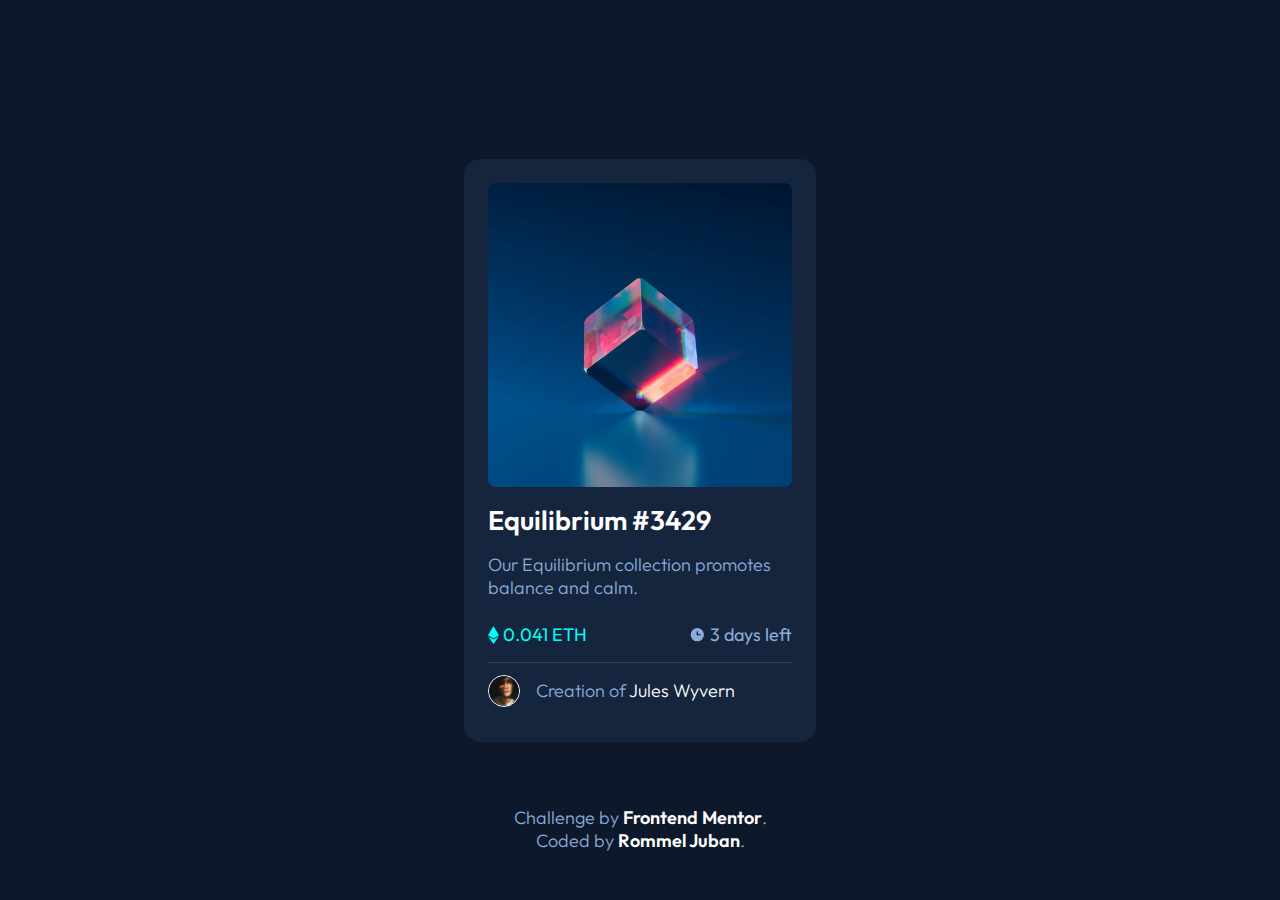
==== nft-preview-card-component-main/index.html @ 69b49dd6 "added new challange" ====
<!DOCTYPE html>
<html lang="en">
<head>
  <meta charset="UTF-8">
  <meta name="viewport" content="width=device-width, initial-scale=1.0"> <!-- displays site properly based on user's device -->
  <link rel="stylesheet" href="style.css">
  <link rel="icon" type="image/png" sizes="32x32" href="images/favicon-32x32.png">
  <title>Frontend Mentor | NFT preview card component</title>
</head>
<body>
  <div class="container">
    <div class="wrapper">
      <div class="top">
        <img src="images/image-equilibrium.jpg" alt="">
          <div class="overlay">
            <img src="images/icon-view.svg" alt=""> 
          </div>
      </div>
      <h2><a href="#">Equilibrium #3429</a></h2>
      <p>Our Equilibrium collection promotes balance and calm.</p>
      <div class="footer-1">
      <p><span><img src="images/icon-ethereum.svg" alt=""></span><span class="eth">0.041 ETH</span></p>
      <p><span><img src="images/icon-clock.svg" alt=""></span>3 days left</p>
      </div>
      <div class="footer-2">
        <img src="images/image-avatar.png" alt="">
        <p>Creation of <a href="#">Jules Wyvern</a></p>
      </div>
    </div>
  <div class="attribution">
    <p>Challenge by <a href="https://www.frontendmentor.io?ref=challenge" target="_blank">Frontend Mentor</a>.</p> 
    <p>Coded by <a href="https://github.com/d0bic">Rommel Juban</a>.</p>
  </div>
  </div>
  
</body>
</html>
---- nft-preview-card-component-main/style.css ----
@import url('https://fonts.googleapis.com/css2?family=Outfit:wght@300;400;600&display=swap');

*, *::before, *::after {
    box-sizing: border-box;
    padding: 0;
    margin: 0;
}

body {
    font-family: 'Outfit', sans-serif;
    min-height: 100vh;
    display: flex;
    align-items: center;
    background-color: hsl(217, 54%, 11%);
    font-size: 18px;
    color: white;
}

.container {
    text-align: center;
    margin: 0 auto;
}

.wrapper {
    background-color: hsl(216, 50%, 16%);
    max-width: 22rem;
    padding: 1.5rem;
    border-radius: 1rem;
}

.top {
    position: relative;
    overflow: hidden;
}

.overlay {
    position: absolute;
    left: 0;
    top: 0;
    height: 100%;
    width: 100%;
    background-color: hsla(178, 100%, 50%, 0.5);
    border-radius: 0.5rem;
    display: none;
}

.top img{
    width: 100%;
    display: block;
    border-radius: 0.5rem;
}

.overlay img{
    position: absolute;
    width: 50px;
    left: 50%;
    right: 50%;
    top: 50%;
    transform: translate(-50%, -50%);
}

.top:hover .overlay{
    display: block;
    cursor: pointer;
}

.wrapper h2 {
    text-align: left;
    margin: 1rem 1rem 1rem 0;
    font-weight: 600;
}

.wrapper p{
    text-align: left;
    margin: 0.5rem 0.5rem 0.5rem 0;
    font-weight: 300;
    color: hsl(215, 51%, 70%);
}


.footer-1 {
    display: flex;
    justify-content: space-between;
}

.footer-1 p{
    margin: 1rem 0 1rem 0;
    font-weight: 400;
    overflow: hidden;
}

.footer-1 p img{
    float: left;
    margin: 3px 4px 0 0;
}

.eth {
    color: hsl(178, 100%, 50%);
}

.footer-2 {
    border-top: 1px solid hsl(215, 32%, 27%);
    display: flex;
    padding: 0.5rem 0.5rem 0.5rem 0;
}

.footer-2 p {
    font-weight: 300;
}

.footer-2 img {
    height: 2rem;
    width: 2rem;
    border-radius: 50%;
    border: 1px solid white;
    margin-right: 1rem;
    margin-top: 0.3rem;
}

.container a{
    color: white;
    text-decoration: none;
}

.container a:hover{
    color: hsl(178, 100%, 50%);
}

.attribution {
    position: absolute;
    left: 0;
    right: 0;
    bottom: 3rem;
}

.attribution p {
    font-weight: 300;
    color: hsl(215, 51%, 70%);
}

.attribution a{
    font-weight: 600;
}
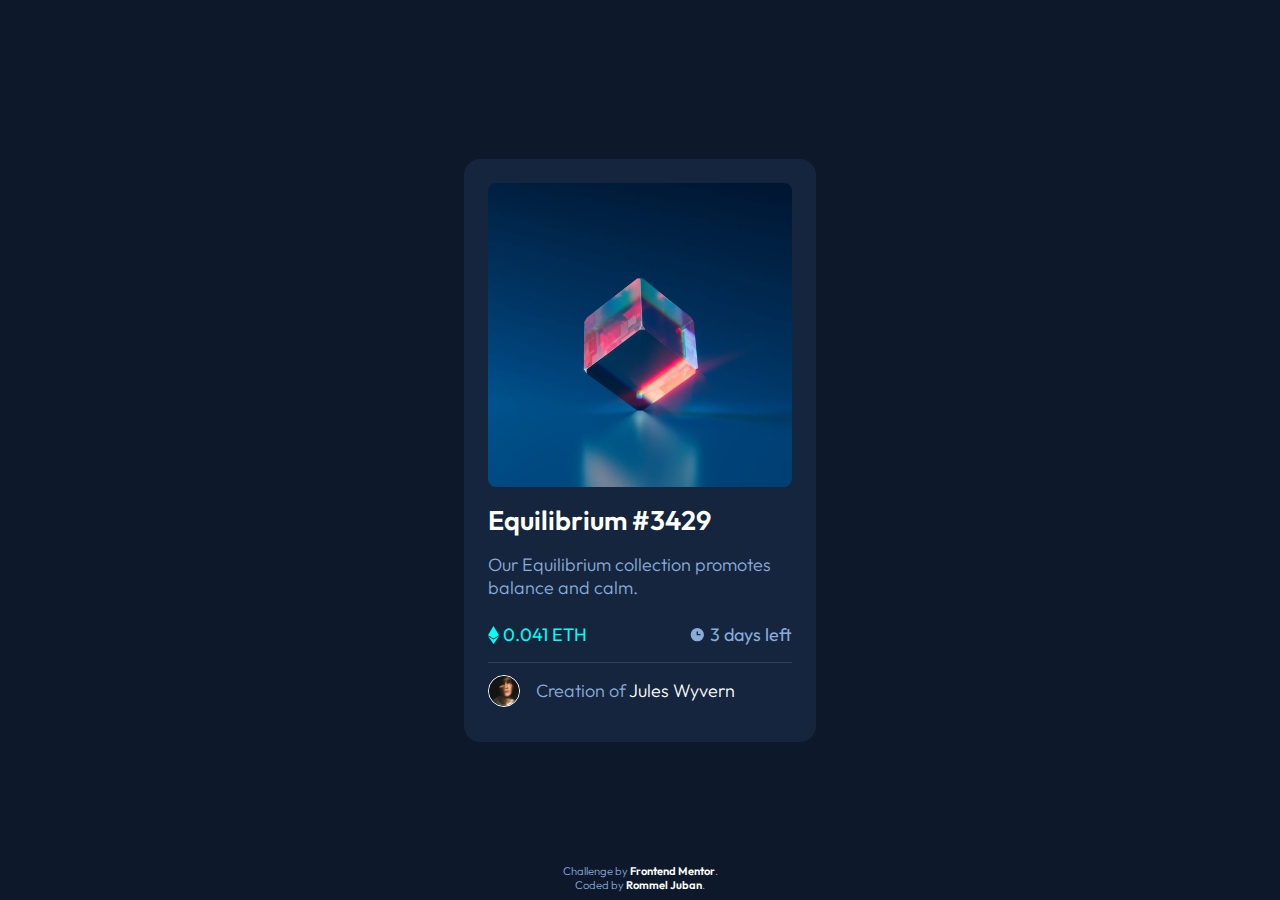
==== commit b8ed36e2: "added changes" ====
--- a/nft-preview-card-component-main/index.html
+++ b/nft-preview-card-component-main/index.html
@@ -27,10 +27,10 @@
         <p>Creation of <a href="#">Jules Wyvern</a></p>
       </div>
     </div>
-  <div class="attribution">
-    <p>Challenge by <a href="https://www.frontendmentor.io?ref=challenge" target="_blank">Frontend Mentor</a>.</p> 
-    <p>Coded by <a href="https://github.com/d0bic">Rommel Juban</a>.</p>
-  </div>
+      <div class="attribution">
+        <p>Challenge by <a href="https://www.frontendmentor.io?ref=challenge" target="_blank">Frontend Mentor</a>.</p> 
+        <p>Coded by <a href="https://github.com/d0bic">Rommel Juban</a>.</p>
+      </div>
   </div>
   
 </body>
--- a/nft-preview-card-component-main/style.css
+++ b/nft-preview-card-component-main/style.css
@@ -130,10 +130,11 @@
     position: absolute;
     left: 0;
     right: 0;
-    bottom: 3rem;
+    bottom: 0.5rem;
 }
 
 .attribution p {
+    font-size: 0.7rem;
     font-weight: 300;
     color: hsl(215, 51%, 70%);
 }
